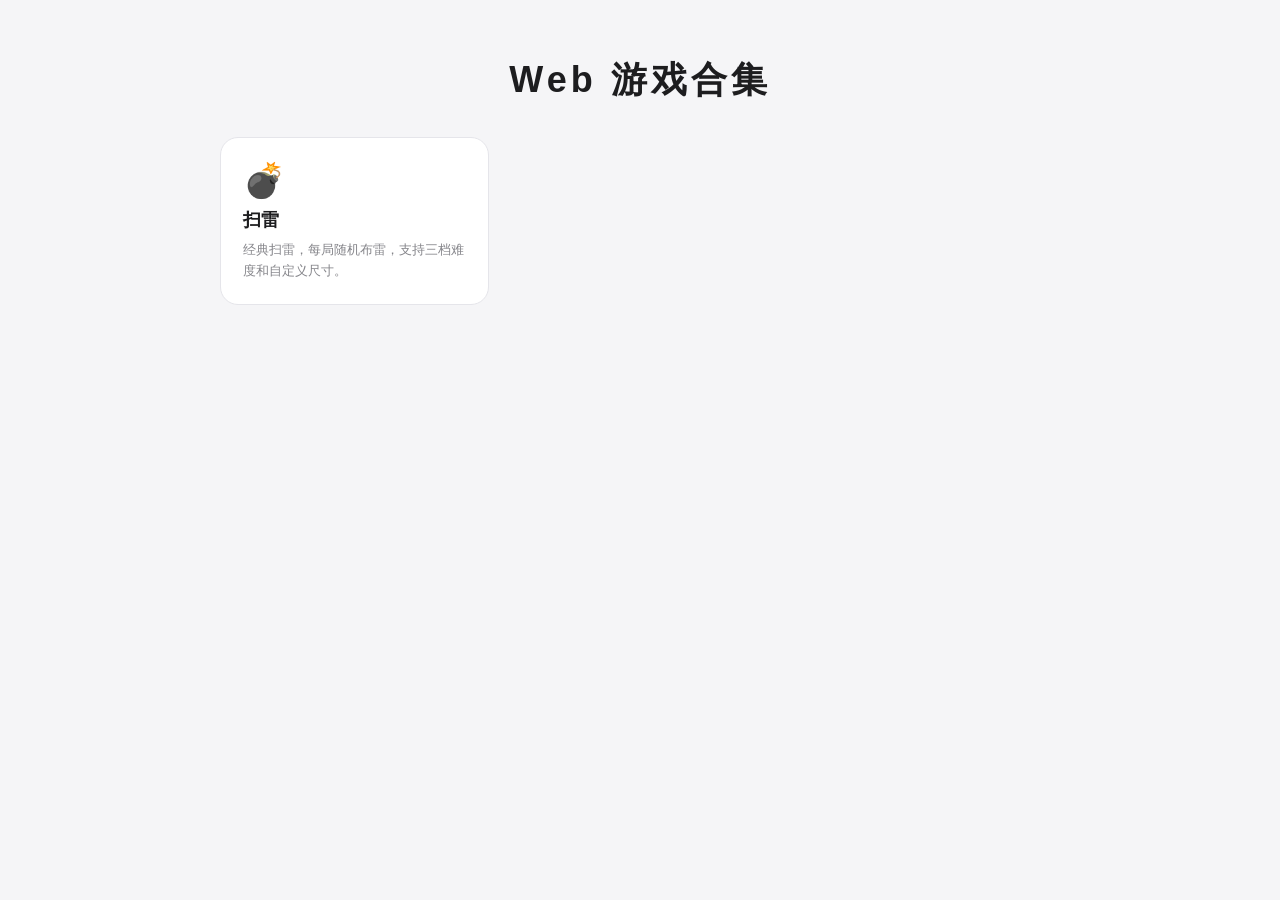
==== index.html @ 2725d0e2 "添加扫雷游戏与合集首页" ====
<!DOCTYPE html>
<html lang="zh-CN">
<head>
  <meta charset="UTF-8">
  <meta name="viewport" content="width=device-width, initial-scale=1.0">
  <title>Web 游戏合集</title>
  <style>
    * {
      box-sizing: border-box;
    }

    body {
      margin: 0;
      min-height: 100vh;
      font-family: -apple-system, BlinkMacSystemFont, "SF Pro Text", "Segoe UI", "PingFang SC", "Microsoft YaHei", sans-serif;
      color: #1d1d1f;
      background: #f5f5f7;
      -webkit-font-smoothing: antialiased;
    }

    main {
      max-width: 880px;
      margin: 0 auto;
      padding: 56px 20px;
    }

    h1 {
      margin: 0 0 32px;
      font-size: 36px;
      font-weight: 700;
      letter-spacing: 4px;
      text-align: center;
    }

    .games {
      display: grid;
      grid-template-columns: repeat(auto-fill, minmax(220px, 1fr));
      gap: 16px;
    }

    .game-card {
      display: flex;
      flex-direction: column;
      gap: 8px;
      padding: 22px;
      background: #fff;
      border: 1px solid #e5e5ea;
      border-radius: 18px;
      color: inherit;
      text-decoration: none;
      transition: transform 0.15s, box-shadow 0.15s;
    }

    .game-card:hover {
      transform: translateY(-3px);
      box-shadow: 0 16px 32px -18px rgba(0, 0, 0, 0.3);
    }

    .game-icon {
      font-size: 34px;
    }

    .game-name {
      font-size: 18px;
      font-weight: 600;
    }

    .game-desc {
      font-size: 13px;
      color: #86868b;
      line-height: 1.6;
    }
  </style>
</head>
<body>
  <main>
    <h1>Web 游戏合集</h1>
    <div class="games">
      <a class="game-card" href="minesweeper/">
        <span class="game-icon">💣</span>
        <span class="game-name">扫雷</span>
        <span class="game-desc">经典扫雷，每局随机布雷，支持三档难度和自定义尺寸。</span>
      </a>
    </div>
  </main>
</body>
</html>
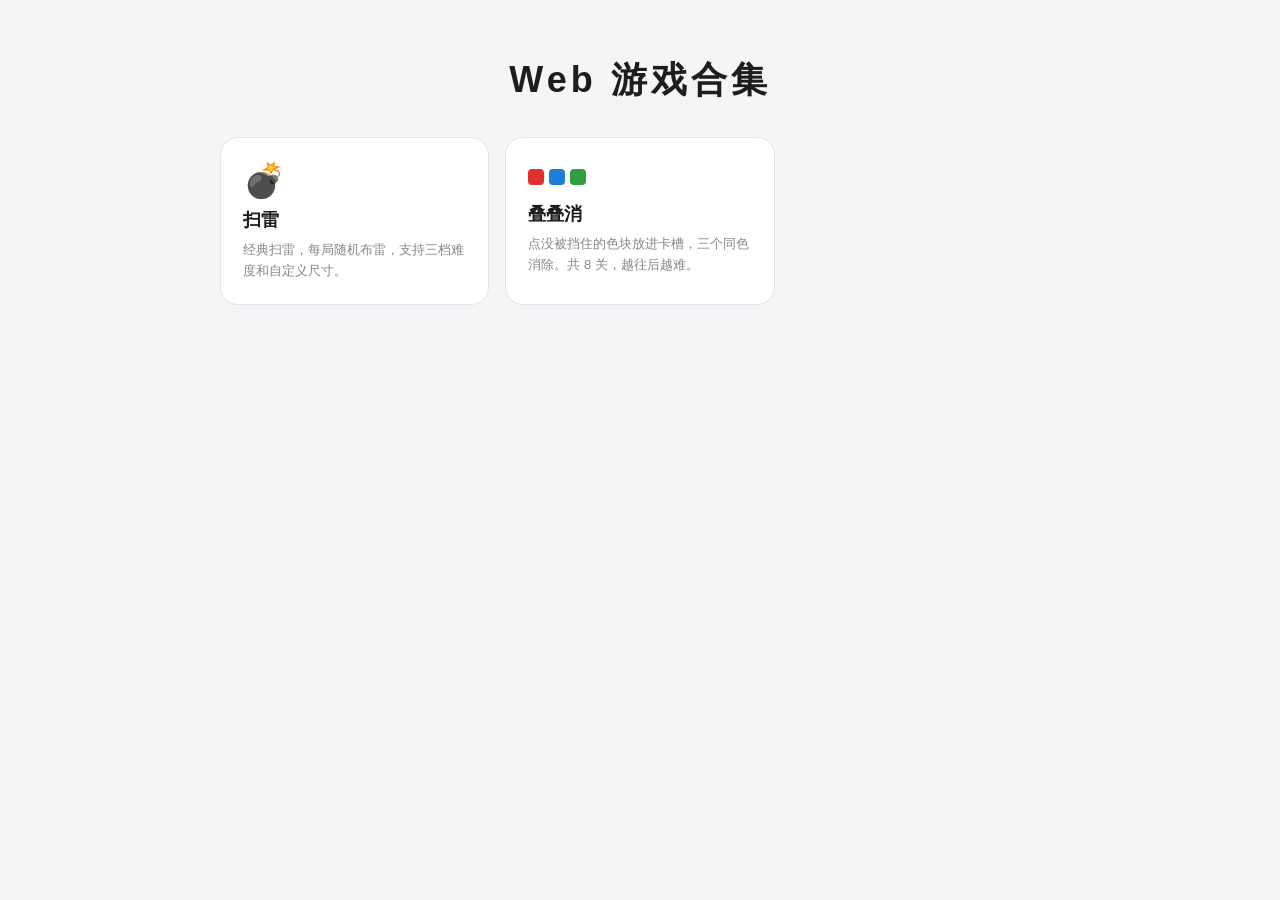
==== commit ad449bb6: "添加叠叠消，合集首页增加入口" ====
--- a/index.html
+++ b/index.html
@@ -60,6 +60,19 @@
       font-size: 34px;
     }
 
+    .game-icon.blocks {
+      display: flex;
+      gap: 5px;
+      height: 34px;
+      align-items: center;
+    }
+
+    .game-icon.blocks i {
+      width: 16px;
+      height: 16px;
+      border-radius: 4px;
+    }
+
     .game-name {
       font-size: 18px;
       font-weight: 600;
@@ -81,6 +94,15 @@
         <span class="game-name">扫雷</span>
         <span class="game-desc">经典扫雷，每局随机布雷，支持三档难度和自定义尺寸。</span>
       </a>
+      <a class="game-card" href="triple-match/">
+        <span class="game-icon blocks" aria-hidden="true">
+          <i style="background:#e03131"></i>
+          <i style="background:#1c7ed6"></i>
+          <i style="background:#2f9e44"></i>
+        </span>
+        <span class="game-name">叠叠消</span>
+        <span class="game-desc">点没被挡住的色块放进卡槽，三个同色消除。共 8 关，越往后越难。</span>
+      </a>
     </div>
   </main>
 </body>
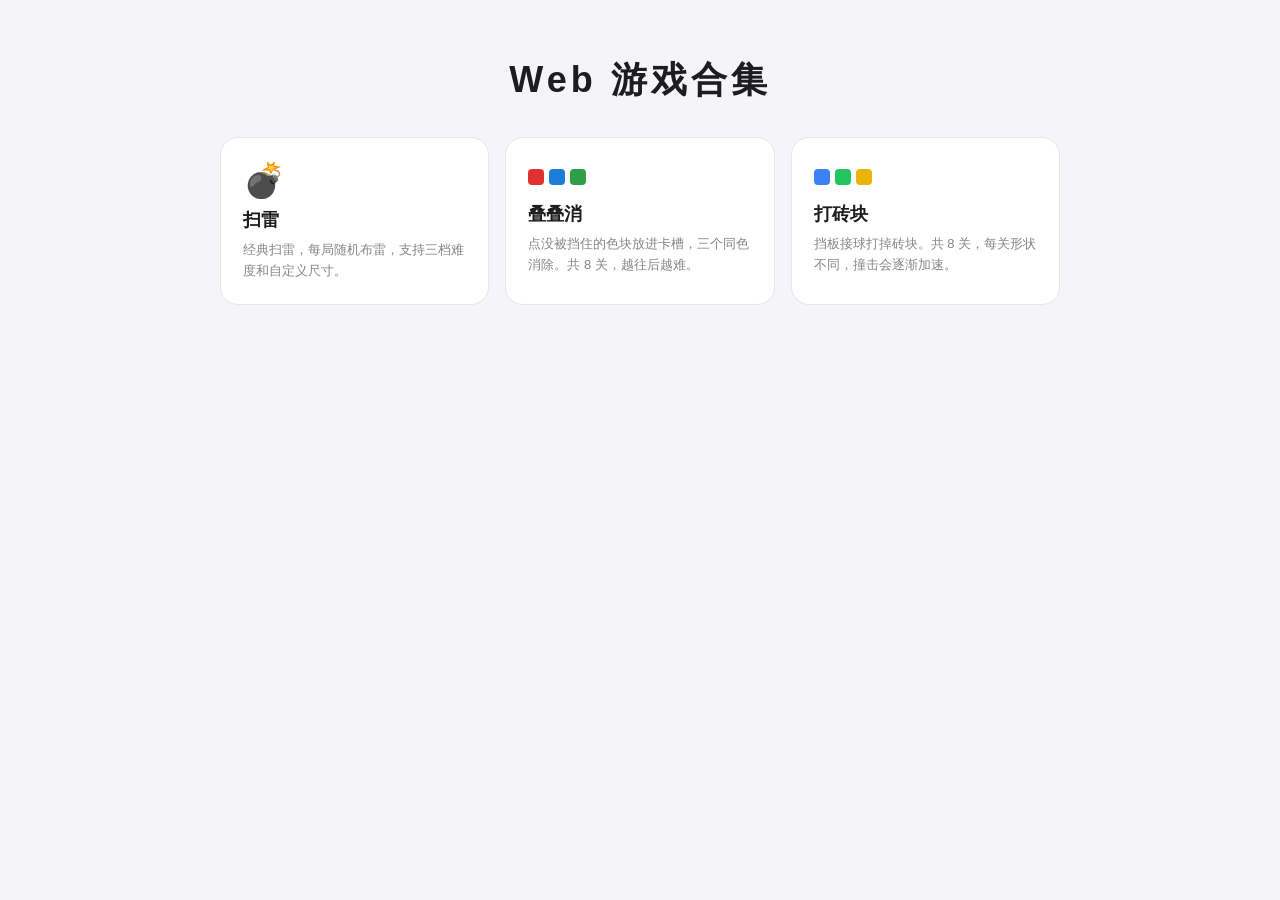
==== commit beb468de: "添加打砖块，合集首页增加入口" ====
--- a/index.html
+++ b/index.html
@@ -103,6 +103,15 @@
         <span class="game-name">叠叠消</span>
         <span class="game-desc">点没被挡住的色块放进卡槽，三个同色消除。共 8 关，越往后越难。</span>
       </a>
+      <a class="game-card" href="breakout/">
+        <span class="game-icon blocks" aria-hidden="true">
+          <i style="background:#3b82f6"></i>
+          <i style="background:#22c55e"></i>
+          <i style="background:#eab308"></i>
+        </span>
+        <span class="game-name">打砖块</span>
+        <span class="game-desc">挡板接球打掉砖块。共 8 关，每关形状不同，撞击会逐渐加速。</span>
+      </a>
     </div>
   </main>
 </body>
